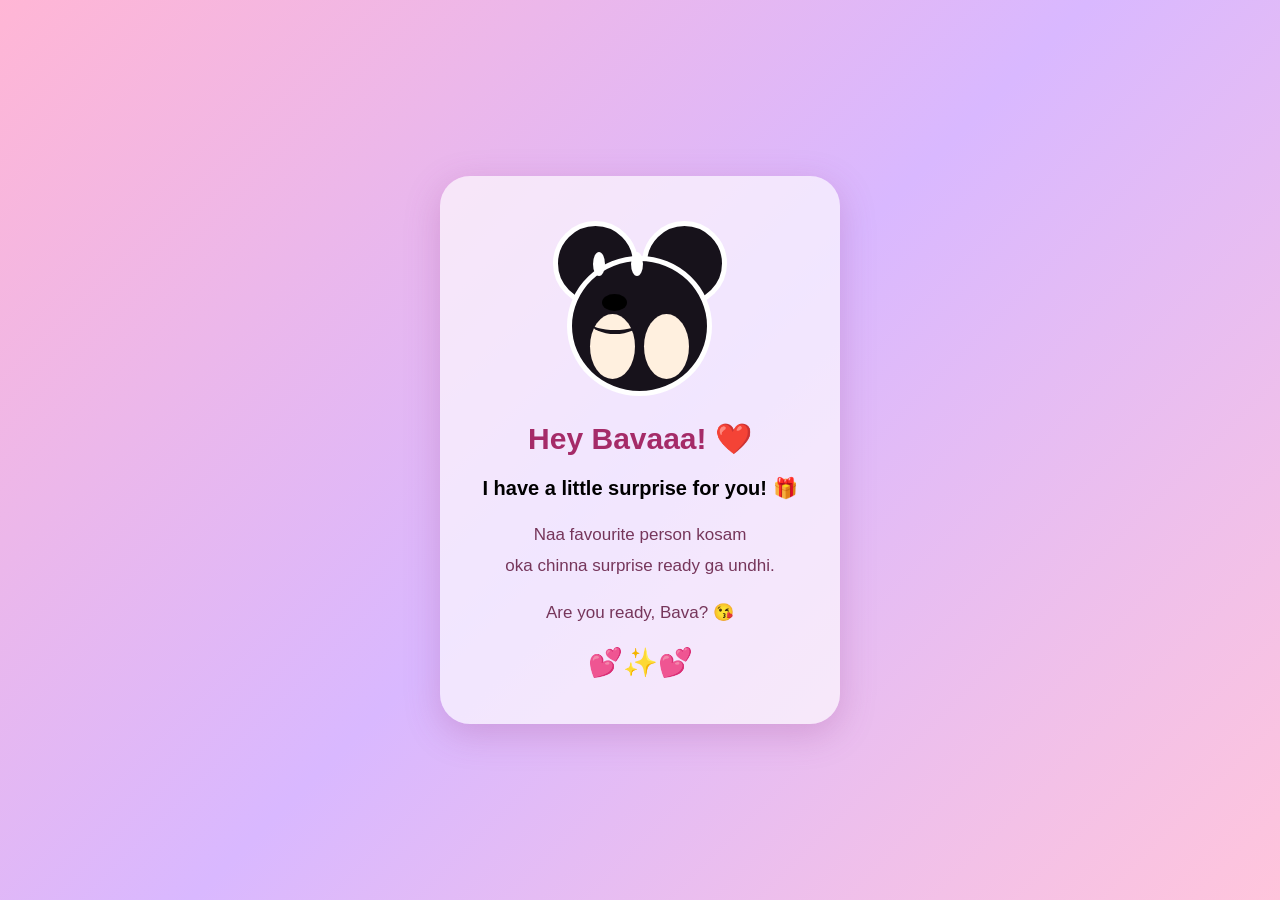
==== mickey.html @ 9c39e8bc "mickey.html" ====
<!DOCTYPE html>
<html lang="en">
<head>
<meta charset="UTF-8">
<meta name="viewport" content="width=device-width, initial-scale=1.0">
<title>Hey Bava ❤️</title>

<style>
* {
  box-sizing: border-box;
}

body {
  margin: 0;
  min-height: 100vh;
  display: flex;
  justify-content: center;
  align-items: center;
  padding: 20px;
  text-align: center;
  font-family: 'Trebuchet MS', sans-serif;
  background: linear-gradient(135deg,#ffb6d5,#d9b8ff,#ffc5dc);
}

.card {
  width: 100%;
  max-width: 400px;
  padding: 30px 20px;
  border-radius: 30px;
  background: rgba(255,255,255,.65);
  box-shadow: 0 10px 35px #9d438b44;
}

/* Mickey Mouse */

.mickey {
  position: relative;
  width: 190px;
  height: 180px;
  margin: 10px auto 25px;
  animation: bounce 2s infinite;
}

.ear {
  position: absolute;
  width: 85px;
  height: 85px;
  background: #17121b;
  border: 5px solid white;
  border-radius: 50%;
  top: 5px;
}

.left { left: 8px; }
.right { right: 8px; }

.face {
  position: absolute;
  width: 145px;
  height: 140px;
  background: #17121b;
  border: 5px solid white;
  border-radius: 50%;
  left: 22px;
  bottom: 0;
}

.face:before,
.face:after {
  content: "";
  position: absolute;
  width: 45px;
  height: 65px;
  background: #fff0df;
  border-radius: 50%;
  top: 53px;
}

.face:before { left: 18px; }
.face:after { right: 18px; }

.eyes {
  position: absolute;
  top: 36px;
  left: 48px;
  width: 12px;
  height: 24px;
  background: white;
  border-radius: 50%;
  box-shadow: 38px 0 white;
  z-index: 2;
}

.nose {
  position: absolute;
  width: 25px;
  height: 17px;
  background: black;
  border-radius: 50%;
  top: 78px;
  left: 57px;
  z-index: 3;
}

.smile {
  position: absolute;
  width: 48px;
  height: 22px;
  border-bottom: 4px solid #17121b;
  border-radius: 50%;
  top: 96px;
  left: 46px;
  z-index: 3;
}

@keyframes bounce {
  50% { transform: translateY(-12px); }
}

h1 {
  color: #a52b68;
  font-size: 30px;
}

p {
  color: #76365b;
  font-size: 17px;
  line-height: 1.8;
}

.message {
  font-size: 20px;
  font-weight: bold;
  margin: 20px 0;
}

.heart {
  font-size: 28px;
  margin: 15px;
}
</style>
</head>

<body>

<div class="card">

  <div class="mickey">
    <div class="ear left"></div>
    <div class="ear right"></div>
    <div class="face"></div>
    <div class="eyes"></div>
    <div class="nose"></div>
    <div class="smile"></div>
  </div>

  <h1>Hey Bavaaa! ❤️</h1>

  <div class="message">
    I have a little surprise for you! 🎁
  </div>

  <p>
    Naa favourite person kosam<br>
    oka chinna surprise ready ga undhi.
  </p>

  <p>
    Are you ready, Bava? 😘
  </p>

  <div class="heart">💕✨💕</div>

</div>

</body>
</html>
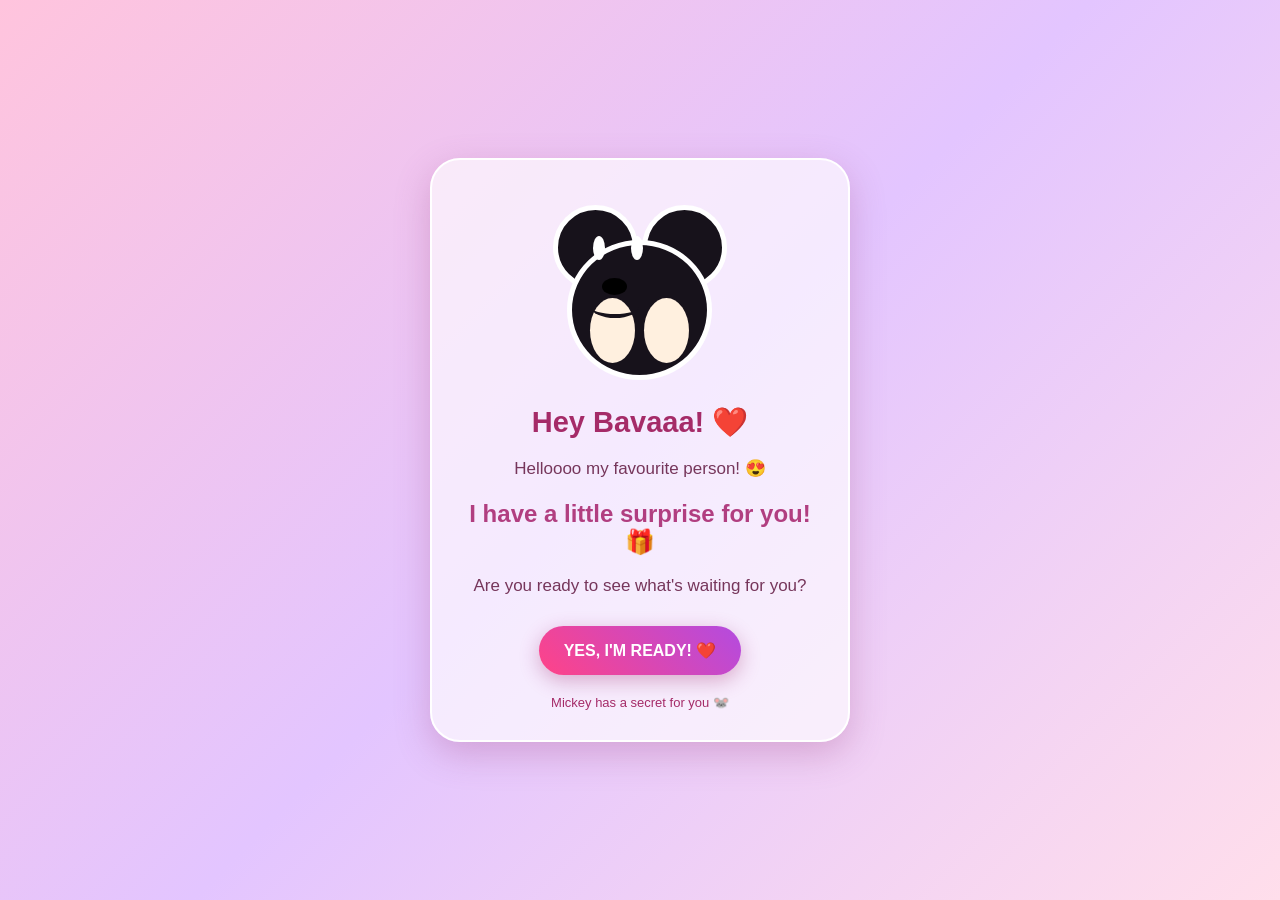
==== commit 32dc5a6d: "Update mickey.html" ====
--- a/mickey.html
+++ b/mickey.html
@@ -1,44 +1,68 @@
+
 <!DOCTYPE html>
 <html lang="en">
 <head>
 <meta charset="UTF-8">
 <meta name="viewport" content="width=device-width, initial-scale=1.0">
-<title>Hey Bava ❤️</title>
+<title>A Little Surprise for Bava ❤️</title>
 
 <style>
 * {
+  margin: 0;
+  padding: 0;
   box-sizing: border-box;
 }
 
 body {
-  margin: 0;
   min-height: 100vh;
+  font-family: 'Trebuchet MS', sans-serif;
+  background: linear-gradient(135deg,#ffc4dd,#e3c5ff,#ffdeeb);
   display: flex;
   justify-content: center;
   align-items: center;
   padding: 20px;
   text-align: center;
-  font-family: 'Trebuchet MS', sans-serif;
-  background: linear-gradient(135deg,#ffb6d5,#d9b8ff,#ffc5dc);
+  overflow-x: hidden;
 }
 
 .card {
   width: 100%;
-  max-width: 400px;
+  max-width: 420px;
   padding: 30px 20px;
+  background: rgba(255,255,255,.65);
+  border: 2px solid white;
   border-radius: 30px;
-  background: rgba(255,255,255,.65);
-  box-shadow: 0 10px 35px #9d438b44;
-}
-
-/* Mickey Mouse */
+  box-shadow: 0 12px 35px #a34b8650;
+}
+
+.page {
+  display: none;
+  animation: appear .8s ease;
+}
+
+.page.active {
+  display: block;
+}
+
+@keyframes appear {
+  from {
+    opacity: 0;
+    transform: translateY(20px) scale(.95);
+  }
+  to {
+    opacity: 1;
+    transform: translateY(0) scale(1);
+  }
+}
+
+/* MICKEY MOUSE */
 
 .mickey {
   position: relative;
   width: 190px;
   height: 180px;
   margin: 10px auto 25px;
-  animation: bounce 2s infinite;
+  animation: bounce 2s infinite ease-in-out;
 }
 
 .ear {
@@ -119,7 +143,13 @@
 
 h1 {
   color: #a52b68;
-  font-size: 30px;
+  font-size: 29px;
+  margin: 15px 0;
+}
+
+h2 {
+  color: #b13e80;
+  margin: 15px 0;
 }
 
 p {
@@ -128,15 +158,67 @@
   line-height: 1.8;
 }
 
+button {
+  border: none;
+  padding: 15px 25px;
+  border-radius: 30px;
+  background: linear-gradient(45deg,#ff4387,#b34be0);
+  color: white;
+  font-size: 16px;
+  font-weight: bold;
+  margin-top: 25px;
+  cursor: pointer;
+  box-shadow: 0 6px 20px #9d276855;
+}
+
+button:active {
+  transform: scale(.96);
+}
+
+.gift {
+  font-size: 105px;
+  margin: 20px;
+  animation: giftbounce 1.5s infinite;
+}
+
+@keyframes giftbounce {
+  50% { transform: translateY(-12px) rotate(5deg); }
+}
+
+.heart {
+  font-size: 30px;
+  margin: 15px;
+}
+
 .message {
-  font-size: 20px;
-  font-weight: bold;
-  margin: 20px 0;
-}
-
-.heart {
-  font-size: 28px;
-  margin: 15px;
+  margin-top: 18px;
+  text-align: left;
+  background: #fff1f8;
+  padding: 20px;
+  border-radius: 20px;
+  color: #76365b;
+  line-height: 1.9;
+  font-size: 16px;
+}
+
+.small {
+  font-size: 13px;
+  margin-top: 20px;
+  color: #a52b68;
+}
+
+.floating {
+  position: fixed;
+  bottom: -30px;
+  pointer-events: none;
+  animation: float 6s linear forwards;
+}
+
+@keyframes float {
+  to {
+    transform: translateY(-110vh) rotate(360deg);
+    opacity: 0;
+  }
 }
 </style>
 </head>
@@ -144,6 +226,10 @@
 <body>
 
 <div class="card">
+
+<!-- STAGE 1: MICKEY MOUSE -->
+
+<section id="page1" class="page active">
 
   <div class="mickey">
     <div class="ear left"></div>
@@ -156,22 +242,169 @@
 
   <h1>Hey Bavaaa! ❤️</h1>
 
+  <p>
+    Helloooo my favourite person! 😍
+  </p>
+
+  <h2>I have a little surprise for you! 🎁</h2>
+
+  <p>
+    Are you ready to see what's waiting for you?
+  </p>
+
+  <button onclick="nextPage(2)">
+    YES, I'M READY! ❤️
+  </button>
+
+  <div class="small">Mickey has a secret for you 🐭</div>
+
+</section>
+
+
+<!-- STAGE 2: GIFT BOX -->
+
+<section id="page2" class="page">
+
+  <div class="gift">🎁</div>
+
+  <h1>A Special Gift For You! 💝</h1>
+
+  <p>
+    This little gift is filled with
+    lots of love, happiness and memories.
+  </p>
+
+  <p style="margin-top:15px">
+    Bavaaa, shall we open your surprise? 🥰
+  </p>
+
+  <button onclick="nextPage(3)">
+    OPEN YOUR GIFT 💗
+  </button>
+
+  <div class="heart">💕✨💕</div>
+
+</section>
+
+
+<!-- STAGE 3: ROMANTIC MESSAGE -->
+
+<section id="page3" class="page">
+
+  <div class="heart">❤️💖❤️</div>
+
+  <h1>For My Bavaaa! 😘</h1>
+
+  <h2>Happy Birthday, Bava! 🎂</h2>
+
   <div class="message">
-    I have a little surprise for you! 🎁
+
+    Orey Bavaaa! 😂❤️
+
+    <br><br>
+
+    Nuvvu naa life lo vachina
+    oka beautiful surprise.
+
+    <br><br>
+
+    Nee smile eppudu ilage undali.
+    Nee dreams anni nijam avvali.
+    Nuvvu anukunnavi anni achieve cheyyali.
+
+    <br><br>
+
+    Neetho navvadam, neetho maatladadam,
+    ninnu tease cheyyadam...
+    ivanni naaku chaala special.
+
+    <br><br>
+
+    Nuvvu developer kada...
+    naa heart lo permanent ga
+    place create chesesav! 😂💻
+
+    <br><br>
+
+    No bugs, no errors,
+    only unlimited love! ❤️
+
+    <br><br>
+
+    Happy Birthday, Bava! 😘
+
   </div>
 
+  <div class="heart">💗💗💗</div>
+
   <p>
-    Naa favourite person kosam<br>
-    oka chinna surprise ready ga undhi.
+    Always yours, with lots of love! ❤️
   </p>
 
-  <p>
-    Are you ready, Bava? 😘
-  </p>
-
-  <div class="heart">💕✨💕</div>
+  <button onclick="goToBirthday()">
+    FINAL BIRTHDAY SURPRISE 🎉
+  </button>
+
+  <div class="small">
+    Made with endless love ❤️
+  </div>
+
+</section>
 
 </div>
+
+
+<script>
+
+function nextPage(number) {
+
+  document.querySelectorAll(".page").forEach(page => {
+    page.classList.remove("active");
+  });
+
+  document.getElementById("page" + number)
+    .classList.add("active");
+
+  window.scrollTo(0,0);
+
+  if(number === 2 || number === 3) {
+    hearts();
+  }
+}
+
+function hearts() {
+
+  const symbols = ["❤️","💕","💗","✨","💖"];
+
+  for(let i=0; i<15; i++) {
+
+    const heart = document.createElement("div");
+
+    heart.className = "floating";
+
+    heart.textContent =
+      symbols[Math.floor(Math.random()*symbols.length)];
+
+    heart.style.left = Math.random()*100 + "vw";
+
+    heart.style.fontSize = "22px";
+
+    heart.style.animationDuration =
+      (3 + Math.random()*3) + "s";
+
+    document.body.appendChild(heart);
+
+    setTimeout(() => heart.remove(),6000);
+  }
+}
+
+function goToBirthday() {
+
+  window.location.href =
+  "https://sruthipalli.github.io/bava-birthday/";
+}
+
+</script>
 
 </body>
 </html>
